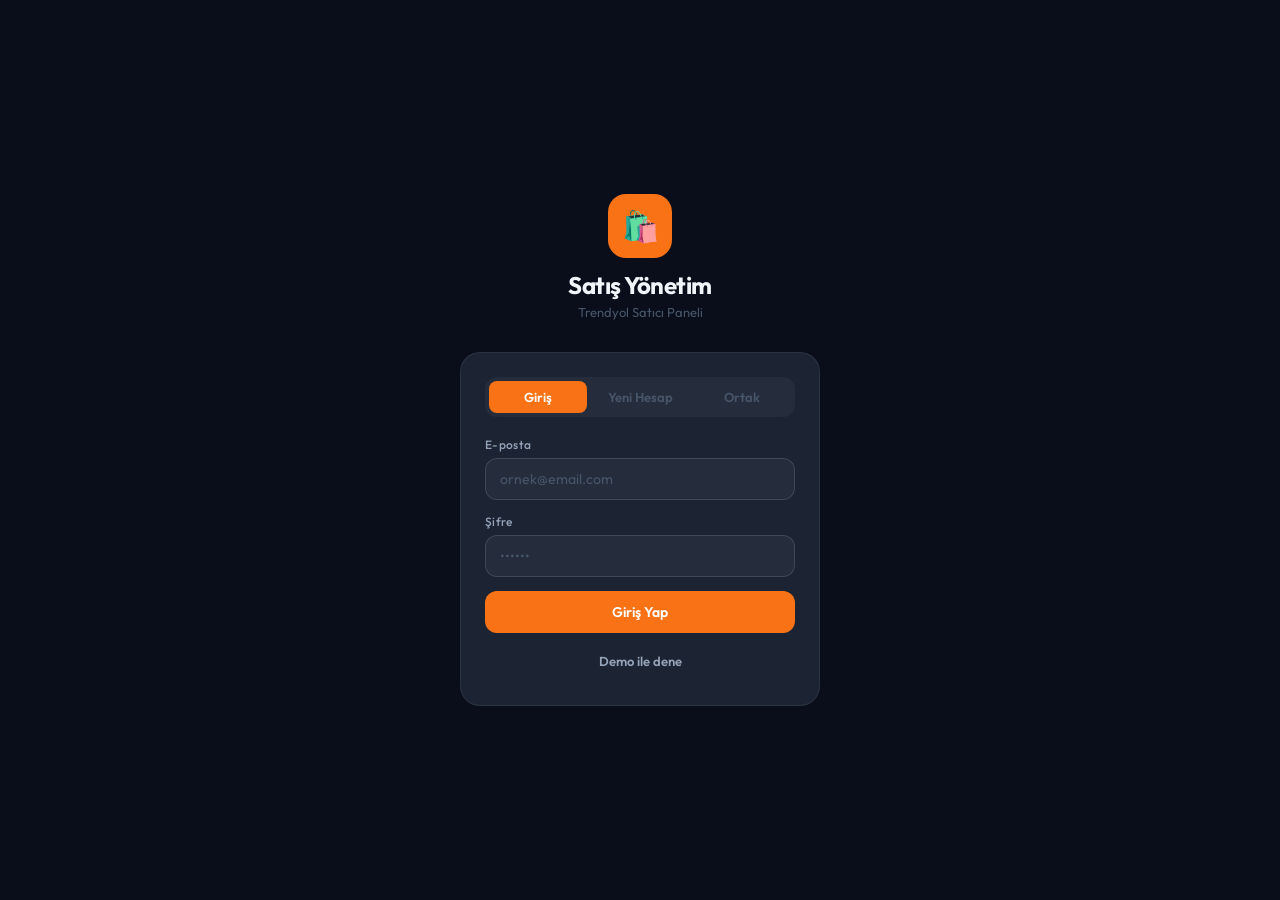
==== alis-hesap.html @ a736360d "Add files via upload" ====
<!DOCTYPE html>
<html lang="tr">
<head>
<meta charset="UTF-8">
<meta name="viewport" content="width=device-width,initial-scale=1,viewport-fit=cover">
<meta name="theme-color" content="#0A0E1A">
<title>Max Alış Hesapla · Satış Yönetim</title>
<link rel="stylesheet" href="./app.css">
</head>
<body>
<div class="app-shell">

  <div class="topbar">
    <div class="topbar-title">🎯 Max Alış Hesapla</div>
  </div>

  <div class="page-content">

    <!-- SATIŞ FİYATI -->
    <div class="card mb-12">
      <div class="card-title mb-12">Satış Parametreleri</div>
      <div class="form-group">
        <label class="form-label">Hedef Satış Fiyatı (₺)</label>
        <input class="form-input" type="number" id="h-satis" value="150" step="0.01" oninput="hesapla()">
      </div>
      <div class="form-row">
        <div class="form-group">
          <label class="form-label">Aynı Gün Kargo</label>
          <select class="form-select" id="h-aynigun" onchange="hesapla()">
            <option value="0">Hayır (13.19₺)</option>
            <option value="1">Evet (8.39₺)</option>
          </select>
        </div>
        <div class="form-group">
          <label class="form-label">Desi</label>
          <input class="form-input" type="number" id="h-desi" value="1" min="1" max="50" oninput="hesapla()">
        </div>
      </div>
    </div>

    <!-- KATEGORİ & KOMİSYON -->
    <div class="card mb-12">
      <div class="card-title mb-12">Komisyon</div>
      <div class="form-row">
        <div class="form-group">
          <label class="form-label">Komisyon Oranı (%)</label>
          <input class="form-input" type="number" id="h-komisyon" value="4" step="0.1" min="0" max="30" oninput="hesapla()">
        </div>
        <div class="form-group">
          <label class="form-label">Hedef ROI (%)</label>
          <input class="form-input" type="number" id="h-roi" value="30" min="0" max="500" oninput="hesapla()">
        </div>
      </div>
      <div class="form-row">
        <div class="form-group">
          <label class="form-label">Kargo Firması</label>
          <select class="form-select" id="h-firma" onchange="hesapla()">
            <option>Aras</option><option>DHL eCommerce</option>
            <option>Kolay Gelsin</option><option>PTT</option>
            <option>Sürat</option><option>Yurtiçi</option><option>Horoz</option>
          </select>
        </div>
        <div class="form-group">
          <label class="form-label">Reklam (₺)</label>
          <input class="form-input" type="number" id="h-reklam" value="0" min="0" step="0.01" oninput="hesapla()">
        </div>
      </div>
    </div>

    <!-- SONUÇ -->
    <div class="sonuc-box mb-12">
      <div class="sonuc-label">Maksimum Alış Fiyatı</div>
      <div class="sonuc-value" id="sonuc-alis">—</div>
      <div class="sonuc-sub" id="sonuc-acikla">Bu fiyata veya altına alırsanız hedefe ulaşırsınız</div>
    </div>

    <div class="detay-grid mb-12">
      <div class="detay-item"><div class="detay-label">Komisyon</div><div class="detay-value" id="d-komisyon">—</div></div>
      <div class="detay-item"><div class="detay-label">Platform</div><div class="detay-value" id="d-platform">—</div></div>
      <div class="detay-item"><div class="detay-label">Kargo</div><div class="detay-value" id="d-kargo">—</div></div>
      <div class="detay-item"><div class="detay-label">Barem</div><div class="detay-value text-accent" id="d-barem">—</div></div>
    </div>

    <!-- BİLGİ KUTUSU -->
    <div style="background:var(--bg2);border:1px solid var(--border);border-radius:var(--r-lg);padding:14px">
      <div style="font-size:12px;color:var(--t3);line-height:1.6">
        <div style="font-weight:600;color:var(--t2);margin-bottom:6px">Kargo Barem Kuralları</div>
        Satış &lt; 150₺ → <span style="color:var(--accent)">51.49₺</span> · 
        150-300₺ → <span style="color:var(--accent)">88.49₺</span> · 
        ≥300₺ veya desi>10 → <span style="color:var(--accent)">Desi tablosu</span>
      </div>
    </div>

  </div>

  <nav class="bottom-nav">
    <a class="nav-item" href="dashboard.html">
      <svg viewBox="0 0 24 24" fill="none" stroke="currentColor" stroke-width="2"><rect x="3" y="3" width="7" height="7"/><rect x="14" y="3" width="7" height="7"/><rect x="3" y="14" width="7" height="7"/><rect x="14" y="14" width="7" height="7"/></svg>
      <span class="nav-label">Panel</span>
    </a>
    <a class="nav-item" href="fiyatlar.html">
      <svg viewBox="0 0 24 24" fill="none" stroke="currentColor" stroke-width="2"><line x1="12" y1="1" x2="12" y2="23"/><path d="M17 5H9.5a3.5 3.5 0 000 7h5a3.5 3.5 0 010 7H6"/></svg>
      <span class="nav-label">Fiyatlar</span>
    </a>
    <a class="nav-item" href="satis-giris.html">
      <svg viewBox="0 0 24 24" fill="none" stroke="currentColor" stroke-width="2"><circle cx="9" cy="21" r="1"/><circle cx="20" cy="21" r="1"/><path d="M1 1h4l2.68 13.39a2 2 0 001.99 1.61h9.72a2 2 0 001.99-1.61L23 6H6"/></svg>
      <span class="nav-label">Satış</span>
    </a>
    <a class="nav-item active" href="alis-hesap.html">
      <svg viewBox="0 0 24 24" fill="none" stroke="currentColor" stroke-width="2"><path d="M12 2L2 7l10 5 10-5-10-5z"/><path d="M2 17l10 5 10-5M2 12l10 5 10-5"/></svg>
      <span class="nav-label">Max Alış</span>
    </a>
    <a class="nav-item" href="ayarlar.html">
      <svg viewBox="0 0 24 24" fill="none" stroke="currentColor" stroke-width="2"><circle cx="12" cy="12" r="3"/><path d="M19.4 15a1.65 1.65 0 00.33 1.82l.06.06a2 2 0 010 2.83 2 2 0 01-2.83 0l-.06-.06a1.65 1.65 0 00-1.82-.33 1.65 1.65 0 00-1 1.51V21a2 2 0 01-4 0v-.09A1.65 1.65 0 009 19.4a1.65 1.65 0 00-1.82.33l-.06.06a2 2 0 01-2.83-2.83l.06-.06A1.65 1.65 0 004.68 15a1.65 1.65 0 00-1.51-1H3a2 2 0 010-4h.09A1.65 1.65 0 004.6 9a1.65 1.65 0 00-.33-1.82l-.06-.06a2 2 0 012.83-2.83l.06.06A1.65 1.65 0 009 4.68a1.65 1.65 0 001-1.51V3a2 2 0 014 0v.09a1.65 1.65 0 001 1.51 1.65 1.65 0 001.82-.33l.06-.06a2 2 0 012.83 2.83l-.06.06A1.65 1.65 0 0019.4 9a1.65 1.65 0 001.51 1H21a2 2 0 010 4h-.09a1.65 1.65 0 00-1.51 1z"/></svg>
      <span class="nav-label">Ayarlar</span>
    </a>
  </nav>

</div>

<script type="module">
import { auth, ayarlarDB } from './state.js';
if (!auth.oturum()) window.location.href='index.html';

const KARGO_TABLOSU = {
  'Aras':83.93,'DHL eCommerce':83.93,'Kolay Gelsin':83.93,
  'PTT':83.93,'Sürat':83.93,'TEX':83.93,'Yurtiçi':83.93,'Horoz':83.93
};

function para(n) { return (+n).toLocaleString('tr-TR',{minimumFractionDigits:2,maximumFractionDigits:2})+'₺'; }

window.hesapla = () => {
  const satis   = +document.getElementById('h-satis').value || 0;
  const desi    = +document.getElementById('h-desi').value || 1;
  const kom     = (+document.getElementById('h-komisyon').value || 4) / 100;
  const roi     = (+document.getElementById('h-roi').value || 30) / 100;
  const aynigun = document.getElementById('h-aynigun').value === '1';
  const firma   = document.getElementById('h-firma').value;
  const reklam  = +document.getElementById('h-reklam').value || 0;

  const platform = aynigun ? 8.388 : 13.188;
  const desiKargo = (KARGO_TABLOSU[firma] || 83.93) * 1.2;

  // Self-consistent kargo seçimi
  let kargo, baremAcikl;
  if (desi > 10) {
    kargo = desiKargo; baremAcikl = 'Desi tablosu';
  } else if (satis < 150) {
    kargo = 51.492; baremAcikl = 'Alt barem';
  } else if (satis < 300) {
    kargo = 88.488; baremAcikl = 'Üst barem';
  } else {
    kargo = desiKargo; baremAcikl = 'Desi tablosu';
  }

  // Max alış = [Satış*(1-kom) - platform - kargo - reklam] / (1+roi)
  const maxAlis = (satis * (1 - kom) - platform - kargo - reklam) / (1 + roi);

  if (maxAlis <= 0) {
    document.getElementById('sonuc-alis').textContent = '—';
    document.getElementById('sonuc-acikla').textContent = 'Bu satış fiyatı maliyetleri karşılamıyor';
    return;
  }

  document.getElementById('sonuc-alis').textContent = para(maxAlis);
  document.getElementById('sonuc-acikla').textContent = `%${Math.round(roi*100)} ROI · ${baremAcikl}`;
  document.getElementById('d-komisyon').textContent = para(satis * kom);
  document.getElementById('d-platform').textContent = para(platform);
  document.getElementById('d-kargo').textContent    = para(kargo);
  document.getElementById('d-barem').textContent    = baremAcikl;
};

hesapla();
</script>
</body>
</html>
---- app.css ----
/* ── TRENDYOL SATIŞ YÖNETİMİ · app.css ─────────────────────────
   Mobile-first · Dark theme · PWA-ready
──────────────────────────────────────────────────────────────── */

@import url('https://fonts.googleapis.com/css2?family=Outfit:wght@300;400;500;600;700&family=JetBrains+Mono:wght@400;500&display=swap');

/* ── TOKENS ─────────────────────────────────────────────────── */
:root {
  /* Renkler */
  --bg0:    #0A0E1A;
  --bg1:    #111827;
  --bg2:    #1C2333;
  --bg3:    #252D3D;
  --bg4:    #2E3748;

  --accent:     #F97316;  /* turuncu — Trendyol ruhu */
  --accent-l:   rgba(249,115,22,.12);
  --accent-dim: #C2610E;

  --green:   #22C55E;
  --green-l: rgba(34,197,94,.12);
  --red:     #EF4444;
  --red-l:   rgba(239,68,68,.12);
  --blue:    #3B82F6;
  --blue-l:  rgba(59,130,246,.12);
  --yellow:  #EAB308;
  --yellow-l:rgba(234,179,8,.12);

  --t1: #F1F5F9;
  --t2: #94A3B8;
  --t3: #475569;
  --t4: #2E3748;

  --border:  rgba(255,255,255,.07);
  --border2: rgba(255,255,255,.12);

  /* Tipografi */
  --font:  'Outfit', sans-serif;
  --mono:  'JetBrains Mono', monospace;

  /* Boşluk */
  --r-sm: 8px;
  --r-md: 12px;
  --r-lg: 16px;
  --r-xl: 20px;

  /* Gölge */
  --shadow-sm: 0 2px 8px rgba(0,0,0,.3);
  --shadow-md: 0 4px 20px rgba(0,0,0,.4);
  --shadow-lg: 0 8px 40px rgba(0,0,0,.5);

  /* Nav yüksekliği */
  --nav-h: 60px;
  --topbar-h: 56px;
}

/* ── RESET ───────────────────────────────────────────────────── */
*, *::before, *::after { box-sizing: border-box; margin: 0; padding: 0; }
html { font-size: 16px; -webkit-text-size-adjust: 100%; }
body {
  font-family: var(--font);
  background: var(--bg0);
  color: var(--t1);
  min-height: 100vh;
  min-height: 100dvh;
  overscroll-behavior: none;
  -webkit-font-smoothing: antialiased;
}
button { font-family: var(--font); cursor: pointer; border: none; outline: none; }
input, select, textarea { font-family: var(--font); outline: none; border: none; }
a { text-decoration: none; color: inherit; }
ul { list-style: none; }
img { display: block; max-width: 100%; }

/* ── SCROLLBAR ───────────────────────────────────────────────── */
::-webkit-scrollbar { width: 4px; height: 4px; }
::-webkit-scrollbar-track { background: var(--bg1); }
::-webkit-scrollbar-thumb { background: var(--bg4); border-radius: 4px; }

/* ── LAYOUT ──────────────────────────────────────────────────── */
.app-shell {
  display: flex;
  flex-direction: column;
  min-height: 100dvh;
  max-width: 480px;
  margin: 0 auto;
  position: relative;
}

.topbar {
  position: sticky;
  top: 0;
  z-index: 100;
  height: var(--topbar-h);
  background: var(--bg1);
  border-bottom: 1px solid var(--border);
  display: flex;
  align-items: center;
  padding: 0 16px;
  gap: 12px;
}
.topbar-title {
  flex: 1;
  font-size: 17px;
  font-weight: 600;
  color: var(--t1);
}
.topbar-action {
  width: 36px; height: 36px;
  display: flex; align-items: center; justify-content: center;
  background: var(--bg3);
  border-radius: var(--r-md);
  color: var(--t2);
  font-size: 18px;
  transition: background .15s;
}
.topbar-action:active { background: var(--bg4); }

.page-content {
  flex: 1;
  padding: 16px 16px calc(var(--nav-h) + 16px);
  overflow-y: auto;
}

/* ── ALT NAV ─────────────────────────────────────────────────── */
.bottom-nav {
  position: fixed;
  bottom: 0; left: 50%;
  transform: translateX(-50%);
  width: 100%; max-width: 480px;
  height: var(--nav-h);
  background: var(--bg1);
  border-top: 1px solid var(--border);
  display: flex;
  align-items: center;
  z-index: 200;
  padding-bottom: env(safe-area-inset-bottom);
}
.nav-item {
  flex: 1;
  display: flex;
  flex-direction: column;
  align-items: center;
  justify-content: center;
  gap: 4px;
  padding: 8px 4px;
  color: var(--t3);
  transition: color .15s;
  position: relative;
}
.nav-item.active { color: var(--accent); }
.nav-item svg { width: 22px; height: 22px; }
.nav-label { font-size: 10px; font-weight: 500; letter-spacing: .3px; }
.nav-badge {
  position: absolute;
  top: 4px; right: calc(50% - 18px);
  min-width: 16px; height: 16px;
  background: var(--red);
  border-radius: 8px;
  font-size: 9px;
  font-weight: 700;
  color: #fff;
  display: flex; align-items: center; justify-content: center;
  padding: 0 4px;
}

/* ── KARTLAR ─────────────────────────────────────────────────── */
.card {
  background: var(--bg2);
  border: 1px solid var(--border);
  border-radius: var(--r-lg);
  padding: 16px;
}
.card-header {
  display: flex;
  align-items: center;
  justify-content: space-between;
  margin-bottom: 14px;
}
.card-title {
  font-size: 13px;
  font-weight: 600;
  color: var(--t2);
  text-transform: uppercase;
  letter-spacing: .8px;
}

/* ── ÜRÜN SATIRI ─────────────────────────────────────────────── */
.urun-row {
  display: flex;
  align-items: center;
  gap: 12px;
  padding: 12px 0;
  border-bottom: 1px solid var(--border);
}
.urun-row:last-child { border-bottom: none; }
.urun-avatar {
  width: 42px; height: 42px;
  background: var(--bg3);
  border-radius: var(--r-md);
  display: flex; align-items: center; justify-content: center;
  font-size: 18px;
  flex-shrink: 0;
}
.urun-info { flex: 1; min-width: 0; }
.urun-ad {
  font-size: 13px;
  font-weight: 500;
  color: var(--t1);
  white-space: nowrap;
  overflow: hidden;
  text-overflow: ellipsis;
}
.urun-meta {
  font-size: 11px;
  color: var(--t3);
  margin-top: 2px;
}
.urun-fiyat {
  text-align: right;
  flex-shrink: 0;
}
.urun-fiyat-ana {
  font-size: 15px;
  font-weight: 700;
  color: var(--t1);
  font-family: var(--mono);
}
.urun-fiyat-sub {
  font-size: 10px;
  color: var(--t3);
  margin-top: 1px;
}

/* ── STAT KARTLARI ───────────────────────────────────────────── */
.stat-grid {
  display: grid;
  grid-template-columns: 1fr 1fr;
  gap: 10px;
}
.stat-card {
  background: var(--bg2);
  border: 1px solid var(--border);
  border-radius: var(--r-lg);
  padding: 14px;
}
.stat-label {
  font-size: 11px;
  color: var(--t3);
  font-weight: 500;
  letter-spacing: .5px;
  text-transform: uppercase;
}
.stat-value {
  font-size: 22px;
  font-weight: 700;
  color: var(--t1);
  font-family: var(--mono);
  margin-top: 4px;
  line-height: 1;
}
.stat-value.accent { color: var(--accent); }
.stat-value.green  { color: var(--green); }
.stat-value.red    { color: var(--red); }
.stat-sub {
  font-size: 11px;
  color: var(--t3);
  margin-top: 4px;
}

/* ── BUTONLAR ────────────────────────────────────────────────── */
.btn {
  display: inline-flex;
  align-items: center;
  justify-content: center;
  gap: 8px;
  padding: 12px 20px;
  border-radius: var(--r-md);
  font-size: 14px;
  font-weight: 600;
  transition: opacity .15s, transform .1s;
  cursor: pointer;
}
.btn:active { transform: scale(.97); opacity: .85; }
.btn-primary {
  background: var(--accent);
  color: #fff;
}
.btn-secondary {
  background: var(--bg3);
  color: var(--t1);
  border: 1px solid var(--border2);
}
.btn-ghost {
  background: transparent;
  color: var(--t2);
}
.btn-danger {
  background: var(--red-l);
  color: var(--red);
}
.btn-success {
  background: var(--green-l);
  color: var(--green);
}
.btn-full { width: 100%; }
.btn-sm { padding: 8px 14px; font-size: 12px; }
.btn-icon {
  width: 38px; height: 38px;
  padding: 0;
  border-radius: var(--r-md);
}

/* ── FORMLAR ─────────────────────────────────────────────────── */
.form-group { margin-bottom: 14px; }
.form-label {
  display: block;
  font-size: 12px;
  font-weight: 500;
  color: var(--t2);
  margin-bottom: 6px;
  letter-spacing: .3px;
}
.form-input {
  width: 100%;
  background: var(--bg3);
  border: 1px solid var(--border2);
  border-radius: var(--r-md);
  padding: 11px 14px;
  font-size: 14px;
  color: var(--t1);
  transition: border-color .15s;
}
.form-input:focus { border-color: var(--accent); }
.form-input::placeholder { color: var(--t3); }
.form-input[type="number"] { font-family: var(--mono); }
.form-select {
  width: 100%;
  background: var(--bg3);
  border: 1px solid var(--border2);
  border-radius: var(--r-md);
  padding: 11px 14px;
  font-size: 14px;
  color: var(--t1);
  appearance: none;
  cursor: pointer;
}
.form-row {
  display: grid;
  grid-template-columns: 1fr 1fr;
  gap: 10px;
}

/* ── BADGE ───────────────────────────────────────────────────── */
.badge {
  display: inline-flex;
  align-items: center;
  padding: 3px 8px;
  border-radius: 6px;
  font-size: 11px;
  font-weight: 600;
}
.badge-green  { background: var(--green-l);  color: var(--green); }
.badge-red    { background: var(--red-l);    color: var(--red); }
.badge-yellow { background: var(--yellow-l); color: var(--yellow); }
.badge-blue   { background: var(--blue-l);   color: var(--blue); }
.badge-accent { background: var(--accent-l); color: var(--accent); }

/* ── STOK GÖSTERGESI ─────────────────────────────────────────── */
.stok-bar {
  height: 4px;
  background: var(--bg4);
  border-radius: 2px;
  overflow: hidden;
  margin-top: 6px;
}
.stok-bar-fill {
  height: 100%;
  border-radius: 2px;
  transition: width .3s;
}
.stok-ok   .stok-bar-fill { background: var(--green); }
.stok-az   .stok-bar-fill { background: var(--yellow); }
.stok-bitti .stok-bar-fill { background: var(--red); }

/* ── MODAL ───────────────────────────────────────────────────── */
.modal-overlay {
  position: fixed;
  inset: 0;
  background: rgba(0,0,0,.7);
  z-index: 500;
  display: flex;
  align-items: flex-end;
  justify-content: center;
  opacity: 0;
  pointer-events: none;
  transition: opacity .2s;
}
.modal-overlay.open {
  opacity: 1;
  pointer-events: all;
}
.modal-sheet {
  width: 100%;
  max-width: 480px;
  background: var(--bg2);
  border-radius: 20px 20px 0 0;
  padding: 20px 20px calc(20px + env(safe-area-inset-bottom));
  transform: translateY(100%);
  transition: transform .3s cubic-bezier(.32,.72,0,1);
  max-height: 90dvh;
  overflow-y: auto;
}
.modal-overlay.open .modal-sheet { transform: translateY(0); }
.modal-handle {
  width: 36px; height: 4px;
  background: var(--bg4);
  border-radius: 2px;
  margin: 0 auto 20px;
}
.modal-title {
  font-size: 18px;
  font-weight: 700;
  margin-bottom: 20px;
}

/* ── BOŞ DURUM ───────────────────────────────────────────────── */
.empty-state {
  text-align: center;
  padding: 48px 24px;
}
.empty-icon { font-size: 48px; margin-bottom: 12px; opacity: .5; }
.empty-title { font-size: 16px; font-weight: 600; color: var(--t2); margin-bottom: 6px; }
.empty-sub { font-size: 13px; color: var(--t3); }

/* ── TOAST ───────────────────────────────────────────────────── */
.toast-container {
  position: fixed;
  top: 16px; left: 50%;
  transform: translateX(-50%);
  z-index: 999;
  display: flex;
  flex-direction: column;
  gap: 8px;
  width: calc(100% - 32px);
  max-width: 400px;
  pointer-events: none;
}
.toast {
  background: var(--bg3);
  border: 1px solid var(--border2);
  border-radius: var(--r-md);
  padding: 12px 16px;
  font-size: 13px;
  font-weight: 500;
  display: flex;
  align-items: center;
  gap: 10px;
  box-shadow: var(--shadow-md);
  animation: toastIn .3s ease;
}
.toast.success { border-color: var(--green); color: var(--green); }
.toast.error   { border-color: var(--red);   color: var(--red); }
.toast.info    { border-color: var(--blue);  color: var(--blue); }
@keyframes toastIn {
  from { opacity: 0; transform: translateY(-12px); }
  to   { opacity: 1; transform: translateY(0); }
}

/* ── SEARCH BAR ──────────────────────────────────────────────── */
.search-bar {
  display: flex;
  align-items: center;
  gap: 10px;
  background: var(--bg3);
  border: 1px solid var(--border2);
  border-radius: var(--r-md);
  padding: 10px 14px;
  margin-bottom: 14px;
}
.search-bar input {
  flex: 1;
  background: transparent;
  color: var(--t1);
  font-size: 14px;
}
.search-bar input::placeholder { color: var(--t3); }

/* ── SEKMELİ GÖRÜNÜM ─────────────────────────────────────────── */
.tabs {
  display: flex;
  background: var(--bg2);
  border-radius: var(--r-md);
  padding: 4px;
  gap: 4px;
  margin-bottom: 16px;
}
.tab {
  flex: 1;
  padding: 8px;
  text-align: center;
  font-size: 12px;
  font-weight: 600;
  color: var(--t3);
  border-radius: var(--r-sm);
  transition: all .15s;
  cursor: pointer;
}
.tab.active {
  background: var(--bg4);
  color: var(--t1);
}

/* ── TOGGLE ──────────────────────────────────────────────────── */
.toggle-row {
  display: flex;
  align-items: center;
  justify-content: space-between;
  padding: 12px 0;
  border-bottom: 1px solid var(--border);
}
.toggle-row:last-child { border-bottom: none; }
.toggle-label { font-size: 14px; color: var(--t1); }
.toggle-sub { font-size: 11px; color: var(--t3); margin-top: 2px; }
.toggle {
  position: relative;
  width: 44px; height: 24px;
  flex-shrink: 0;
}
.toggle input { opacity: 0; width: 0; height: 0; }
.toggle-slider {
  position: absolute;
  inset: 0;
  background: var(--bg4);
  border-radius: 12px;
  cursor: pointer;
  transition: background .2s;
}
.toggle-slider::after {
  content: '';
  position: absolute;
  left: 3px; top: 3px;
  width: 18px; height: 18px;
  background: var(--t2);
  border-radius: 50%;
  transition: transform .2s, background .2s;
}
.toggle input:checked + .toggle-slider { background: var(--accent); }
.toggle input:checked + .toggle-slider::after { transform: translateX(20px); background: #fff; }

/* ── HESAP SONUÇ KUTUSU ──────────────────────────────────────── */
.sonuc-box {
  background: linear-gradient(135deg, var(--accent-l), transparent);
  border: 1px solid var(--accent);
  border-radius: var(--r-lg);
  padding: 20px;
  text-align: center;
}
.sonuc-label { font-size: 12px; color: var(--t2); font-weight: 500; letter-spacing: .5px; text-transform: uppercase; }
.sonuc-value {
  font-size: 36px;
  font-weight: 700;
  color: var(--accent);
  font-family: var(--mono);
  margin: 8px 0 4px;
  line-height: 1;
}
.sonuc-sub { font-size: 12px; color: var(--t3); }

.detay-grid {
  display: grid;
  grid-template-columns: 1fr 1fr;
  gap: 8px;
  margin-top: 14px;
}
.detay-item {
  background: var(--bg3);
  border-radius: var(--r-md);
  padding: 10px;
}
.detay-label { font-size: 10px; color: var(--t3); text-transform: uppercase; letter-spacing: .4px; }
.detay-value { font-size: 14px; font-weight: 600; color: var(--t1); font-family: var(--mono); margin-top: 3px; }

/* ── YARDIMCILAR ─────────────────────────────────────────────── */
.divider { height: 1px; background: var(--border); margin: 16px 0; }
.section-title {
  font-size: 12px;
  font-weight: 600;
  color: var(--t3);
  text-transform: uppercase;
  letter-spacing: .8px;
  margin-bottom: 10px;
}
.gap-8  { gap: 8px; }
.gap-12 { gap: 12px; }
.gap-16 { gap: 16px; }
.mt-8  { margin-top: 8px; }
.mt-12 { margin-top: 12px; }
.mt-16 { margin-top: 16px; }
.mt-20 { margin-top: 20px; }
.mb-8  { margin-bottom: 8px; }
.mb-12 { margin-bottom: 12px; }
.mb-16 { margin-bottom: 16px; }
.flex  { display: flex; }
.flex-col { flex-direction: column; }
.items-center { align-items: center; }
.justify-between { justify-content: space-between; }
.text-center { text-align: center; }
.text-right  { text-align: right; }
.text-muted  { color: var(--t3); }
.text-accent { color: var(--accent); }
.text-green  { color: var(--green); }
.text-red    { color: var(--red); }
.fw-600 { font-weight: 600; }
.fw-700 { font-weight: 700; }
.mono   { font-family: var(--mono); }
.w-full { width: 100%; }

/* ── LOGIN EKRANI ────────────────────────────────────────────── */
.login-wrap {
  min-height: 100dvh;
  display: flex;
  flex-direction: column;
  align-items: center;
  justify-content: center;
  padding: 24px;
  background: var(--bg0);
}
.login-logo {
  text-align: center;
  margin-bottom: 32px;
}
.login-logo-icon {
  width: 64px; height: 64px;
  background: var(--accent);
  border-radius: 18px;
  display: flex; align-items: center; justify-content: center;
  font-size: 30px;
  margin: 0 auto 12px;
}
.login-logo-title {
  font-size: 24px;
  font-weight: 700;
  color: var(--t1);
  letter-spacing: -0.5px;
}
.login-logo-sub {
  font-size: 13px;
  color: var(--t3);
  margin-top: 4px;
}
.login-card {
  width: 100%;
  max-width: 360px;
  background: var(--bg2);
  border: 1px solid var(--border);
  border-radius: 20px;
  padding: 24px;
}
.login-tabs {
  display: flex;
  gap: 4px;
  background: var(--bg3);
  border-radius: var(--r-md);
  padding: 4px;
  margin-bottom: 20px;
}
.login-tab {
  flex: 1;
  padding: 8px;
  text-align: center;
  font-size: 13px;
  font-weight: 600;
  color: var(--t3);
  border-radius: var(--r-sm);
  cursor: pointer;
  transition: all .15s;
}
.login-tab.active { background: var(--accent); color: #fff; }

/* ── LOADING ─────────────────────────────────────────────────── */
.spinner {
  width: 20px; height: 20px;
  border: 2px solid var(--bg4);
  border-top-color: var(--accent);
  border-radius: 50%;
  animation: spin .6s linear infinite;
}
@keyframes spin { to { transform: rotate(360deg); } }

.page-loading {
  display: flex;
  flex-direction: column;
  align-items: center;
  justify-content: center;
  min-height: 200px;
  gap: 12px;
  color: var(--t3);
  font-size: 13px;
}

/* ── STOK UYARI ──────────────────────────────────────────────── */
.uyari-banner {
  background: var(--yellow-l);
  border: 1px solid var(--yellow);
  border-radius: var(--r-md);
  padding: 12px 14px;
  font-size: 13px;
  color: var(--yellow);
  display: flex;
  align-items: center;
  gap: 10px;
  margin-bottom: 12px;
}

/* ── FAB ─────────────────────────────────────────────────────── */
.fab {
  position: fixed;
  bottom: calc(var(--nav-h) + 16px);
  right: 16px;
  width: 52px; height: 52px;
  background: var(--accent);
  border-radius: 16px;
  display: flex;
  align-items: center;
  justify-content: center;
  font-size: 24px;
  color: #fff;
  box-shadow: 0 4px 20px rgba(249,115,22,.4);
  z-index: 100;
  transition: transform .15s;
}
.fab:active { transform: scale(.92); }
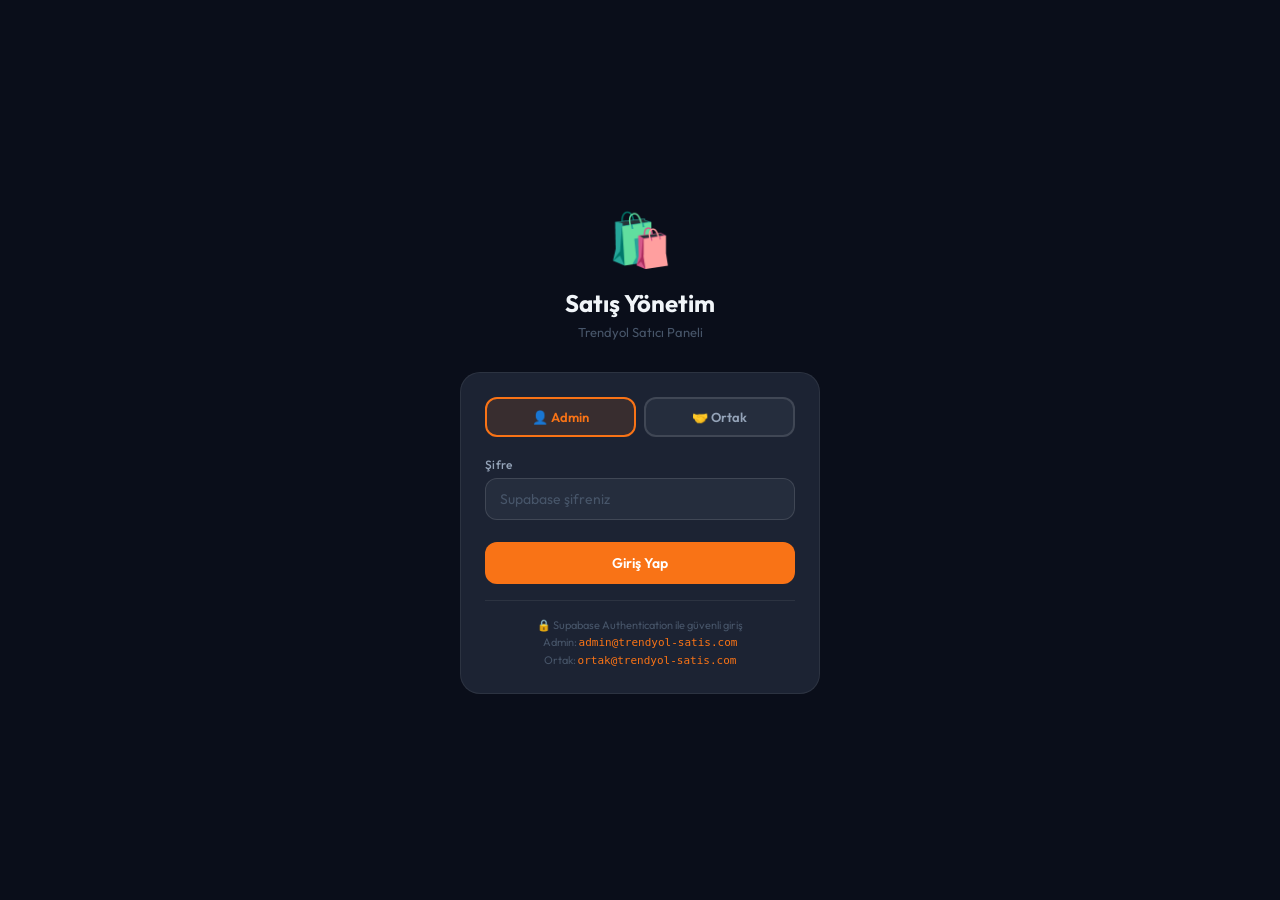
==== commit 43d3cd18: "Add files via upload" ====
--- a/alis-hesap.html
+++ b/alis-hesap.html
@@ -94,26 +94,13 @@
   </div>
 
   <nav class="bottom-nav">
-    <a class="nav-item" href="dashboard.html">
-      <svg viewBox="0 0 24 24" fill="none" stroke="currentColor" stroke-width="2"><rect x="3" y="3" width="7" height="7"/><rect x="14" y="3" width="7" height="7"/><rect x="3" y="14" width="7" height="7"/><rect x="14" y="14" width="7" height="7"/></svg>
-      <span class="nav-label">Panel</span>
-    </a>
-    <a class="nav-item" href="fiyatlar.html">
-      <svg viewBox="0 0 24 24" fill="none" stroke="currentColor" stroke-width="2"><line x1="12" y1="1" x2="12" y2="23"/><path d="M17 5H9.5a3.5 3.5 0 000 7h5a3.5 3.5 0 010 7H6"/></svg>
-      <span class="nav-label">Fiyatlar</span>
-    </a>
-    <a class="nav-item" href="satis-giris.html">
-      <svg viewBox="0 0 24 24" fill="none" stroke="currentColor" stroke-width="2"><circle cx="9" cy="21" r="1"/><circle cx="20" cy="21" r="1"/><path d="M1 1h4l2.68 13.39a2 2 0 001.99 1.61h9.72a2 2 0 001.99-1.61L23 6H6"/></svg>
-      <span class="nav-label">Satış</span>
-    </a>
-    <a class="nav-item active" href="alis-hesap.html">
-      <svg viewBox="0 0 24 24" fill="none" stroke="currentColor" stroke-width="2"><path d="M12 2L2 7l10 5 10-5-10-5z"/><path d="M2 17l10 5 10-5M2 12l10 5 10-5"/></svg>
-      <span class="nav-label">Max Alış</span>
-    </a>
-    <a class="nav-item" href="ayarlar.html">
-      <svg viewBox="0 0 24 24" fill="none" stroke="currentColor" stroke-width="2"><circle cx="12" cy="12" r="3"/><path d="M19.4 15a1.65 1.65 0 00.33 1.82l.06.06a2 2 0 010 2.83 2 2 0 01-2.83 0l-.06-.06a1.65 1.65 0 00-1.82-.33 1.65 1.65 0 00-1 1.51V21a2 2 0 01-4 0v-.09A1.65 1.65 0 009 19.4a1.65 1.65 0 00-1.82.33l-.06.06a2 2 0 01-2.83-2.83l.06-.06A1.65 1.65 0 004.68 15a1.65 1.65 0 00-1.51-1H3a2 2 0 010-4h.09A1.65 1.65 0 004.6 9a1.65 1.65 0 00-.33-1.82l-.06-.06a2 2 0 012.83-2.83l.06.06A1.65 1.65 0 009 4.68a1.65 1.65 0 001-1.51V3a2 2 0 014 0v.09a1.65 1.65 0 001 1.51 1.65 1.65 0 001.82-.33l.06-.06a2 2 0 012.83 2.83l-.06.06A1.65 1.65 0 0019.4 9a1.65 1.65 0 001.51 1H21a2 2 0 010 4h-.09a1.65 1.65 0 00-1.51 1z"/></svg>
-      <span class="nav-label">Ayarlar</span>
-    </a>
+    <a class="nav-item" href="./dashboard.html"><svg viewBox="0 0 24 24" fill="none" stroke="currentColor" stroke-width="2"><rect x="3" y="3" width="7" height="7"/><rect x="14" y="3" width="7" height="7"/><rect x="3" y="14" width="7" height="7"/><rect x="14" y="14" width="7" height="7"/></svg><span class="nav-label">Panel</span></a>
+    <a class="nav-item" href="./fiyatlar.html"><svg viewBox="0 0 24 24" fill="none" stroke="currentColor" stroke-width="2"><path d="M12 2l3.09 6.26L22 9.27l-5 4.87 1.18 6.88L12 17.77l-6.18 3.25L7 14.14 2 9.27l6.91-1.01L12 2z"/></svg><span class="nav-label">Ürün/Set</span></a>
+    <a class="nav-item" href="./satis-giris.html"><svg viewBox="0 0 24 24" fill="none" stroke="currentColor" stroke-width="2"><circle cx="9" cy="21" r="1"/><circle cx="20" cy="21" r="1"/><path d="M1 1h4l2.68 13.39a2 2 0 001.99 1.61h9.72a2 2 0 001.99-1.61L23 6H6"/></svg><span class="nav-label">Satış</span></a>
+    <a class="nav-item" href="./stok.html"><svg viewBox="0 0 24 24" fill="none" stroke="currentColor" stroke-width="2"><path d="M21 16V8a2 2 0 00-1-1.73l-7-4a2 2 0 00-2 0l-7 4A2 2 0 003 8v8a2 2 0 001 1.73l7 4a2 2 0 002 0l7-4A2 2 0 0021 16z"/></svg><span class="nav-label">Stok</span></a>
+    <a class="nav-item active" href="./alis-hesap.html"><svg viewBox="0 0 24 24" fill="none" stroke="currentColor" stroke-width="2"><path d="M12 2L2 7l10 5 10-5-10-5z"/><path d="M2 17l10 5 10-5M2 12l10 5 10-5"/></svg><span class="nav-label">Max Alış</span></a>
+    <a class="nav-item" href="./rapor.html"><svg viewBox="0 0 24 24" fill="none" stroke="currentColor" stroke-width="2"><polyline points="22 12 18 12 15 21 9 3 6 12 2 12"/></svg><span class="nav-label">Rapor</span></a>
+    <a class="nav-item" href="./ayarlar.html"><svg viewBox="0 0 24 24" fill="none" stroke="currentColor" stroke-width="2"><circle cx="12" cy="12" r="3"/><path d="M19.4 15a1.65 1.65 0 00.33 1.82l.06.06a2 2 0 010 2.83 2 2 0 01-2.83 0l-.06-.06a1.65 1.65 0 00-1.82-.33 1.65 1.65 0 00-1 1.51V21a2 2 0 01-4 0v-.09A1.65 1.65 0 009 19.4a1.65 1.65 0 00-1.82.33l-.06.06a2 2 0 01-2.83-2.83l.06-.06A1.65 1.65 0 004.68 15a1.65 1.65 0 00-1.51-1H3a2 2 0 010-4h.09A1.65 1.65 0 004.6 9a1.65 1.65 0 00-.33-1.82l-.06-.06a2 2 0 012.83-2.83l.06.06A1.65 1.65 0 009 4.68a1.65 1.65 0 001-1.51V3a2 2 0 014 0v.09a1.65 1.65 0 001 1.51 1.65 1.65 0 001.82-.33l.06-.06a2 2 0 012.83 2.83l-.06.06A1.65 1.65 0 0019.4 9a1.65 1.65 0 001.51 1H21a2 2 0 010 4h-.09a1.65 1.65 0 00-1.51 1z"/></svg><span class="nav-label">Ayarlar</span></a>
   </nav>
 
 </div>
--- a/app.css
+++ b/app.css
@@ -149,7 +149,7 @@
   position: relative;
 }
 .nav-item.active { color: var(--accent); }
-.nav-item svg { width: 22px; height: 22px; }
+.nav-item svg { width: 20px; height: 20px; }
 .nav-label { font-size: 10px; font-weight: 500; letter-spacing: .3px; }
 .nav-badge {
   position: absolute;
@@ -731,3 +731,70 @@
   transition: transform .15s;
 }
 .fab:active { transform: scale(.92); }
+
+/* ── ARANILIR DROPDOWN ───────────────────────────────────────── */
+.searchable-wrap { position:relative; }
+.searchable-input {
+  width:100%; background:var(--bg3); border:1px solid var(--border2);
+  border-radius:var(--r-md); padding:11px 14px; font-size:14px;
+  color:var(--t1); cursor:pointer;
+}
+.searchable-input:focus { border-color:var(--accent); outline:none; }
+.searchable-dropdown {
+  position:absolute; top:calc(100% + 4px); left:0; right:0; z-index:300;
+  background:var(--bg2); border:1px solid var(--border2);
+  border-radius:var(--r-md); max-height:220px; overflow-y:auto;
+  box-shadow:var(--shadow-md); display:none;
+}
+.searchable-dropdown.open { display:block; }
+.searchable-search {
+  padding:10px 12px; border-bottom:1px solid var(--border);
+}
+.searchable-search input {
+  width:100%; background:var(--bg3); border:1px solid var(--border2);
+  border-radius:var(--r-sm); padding:7px 10px; font-size:13px; color:var(--t1);
+}
+.searchable-option {
+  padding:10px 14px; font-size:13px; color:var(--t1);
+  cursor:pointer; border-bottom:1px solid var(--border); transition:background .1s;
+}
+.searchable-option:hover { background:var(--bg3); }
+.searchable-option:last-child { border-bottom:none; }
+.searchable-option .opt-sub { font-size:11px; color:var(--t3); margin-top:2px; }
+.searchable-none { padding:12px 14px; font-size:13px; color:var(--t3); text-align:center; }
+
+/* ── ÜRÜN KARTI (oluşturulmuş ürünler) ──────────────────────── */
+.urun-kart {
+  background:var(--bg2); border:1px solid var(--border);
+  border-radius:var(--r-lg); padding:14px; margin-bottom:10px;
+}
+.urun-kart-header {
+  display:flex; align-items:flex-start; gap:10px; margin-bottom:10px;
+}
+.urun-kart-ikon {
+  width:40px; height:40px; background:var(--bg3); border-radius:var(--r-md);
+  display:flex; align-items:center; justify-content:center;
+  font-size:18px; flex-shrink:0;
+}
+.urun-kart-bilgi { flex:1; min-width:0; }
+.urun-kart-ad {
+  font-size:14px; font-weight:600; color:var(--t1);
+  white-space:nowrap; overflow:hidden; text-overflow:ellipsis;
+}
+.urun-kart-meta { font-size:11px; color:var(--t3); margin-top:3px; }
+.urun-kart-fiyatlar {
+  display:grid; grid-template-columns:1fr 1fr; gap:8px; margin-bottom:10px;
+}
+.urun-kart-fiyat-item { background:var(--bg3); border-radius:var(--r-md); padding:8px 10px; }
+.urun-kart-fiyat-label { font-size:10px; color:var(--t3); text-transform:uppercase; letter-spacing:.4px; }
+.urun-kart-fiyat-val { font-size:15px; font-weight:700; font-family:var(--mono); margin-top:2px; }
+.kar-badge {
+  display:inline-flex; align-items:center; gap:6px;
+  padding:6px 10px; border-radius:var(--r-md); font-size:12px; font-weight:600;
+  width:100%; justify-content:space-between; margin-bottom:8px;
+}
+.kar-badge.kar  { background:var(--green-l); color:var(--green); border:1px solid var(--green); }
+.kar-badge.zarar{ background:var(--red-l);   color:var(--red);   border:1px solid var(--red); }
+.urun-kart-actions {
+  display:flex; gap:6px;
+}
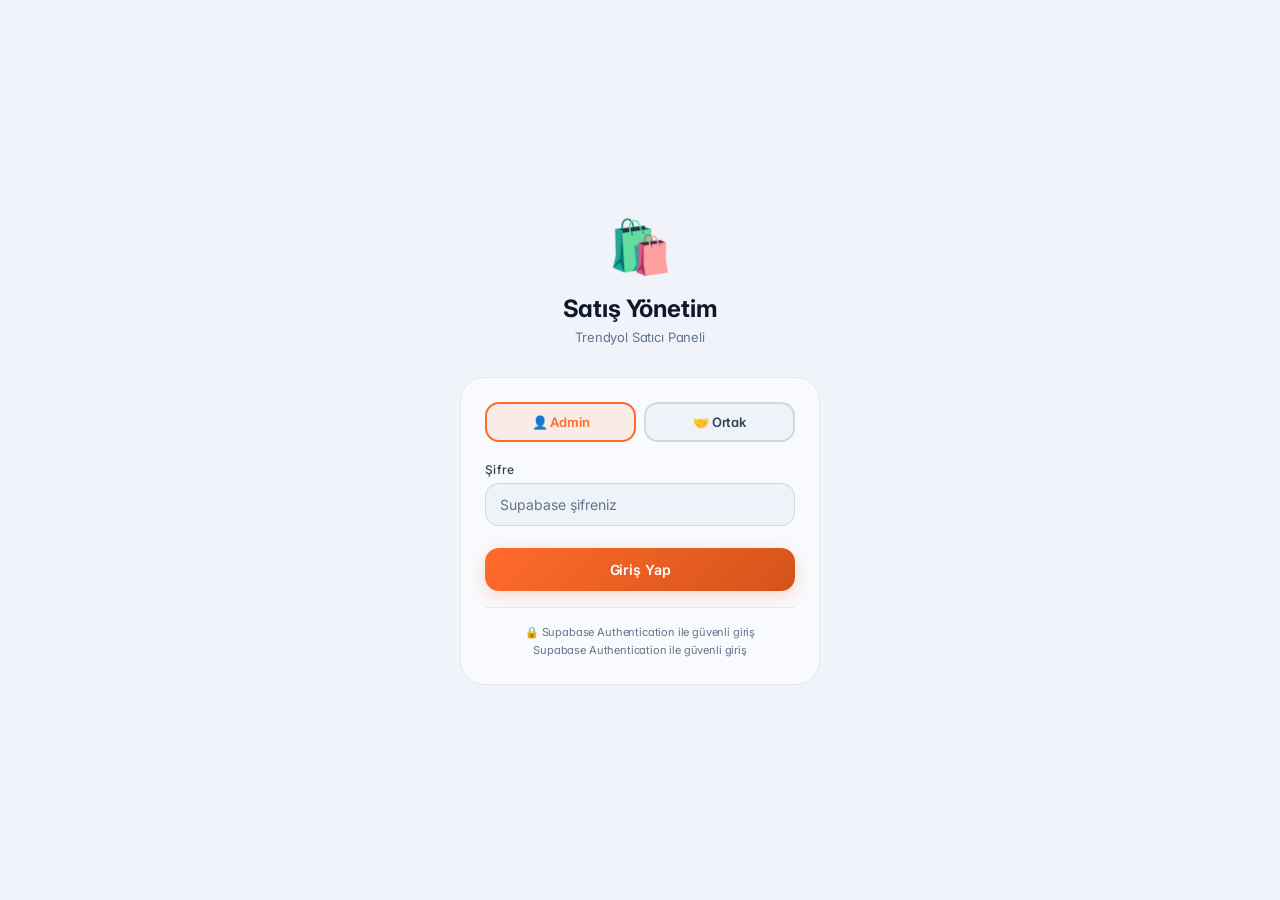
==== commit d0245762: "Initial commit: Trendyol satış yönetim PWA - Satış girişi: Listing tek-seçim + Stoktan çoklu kombo b" ====
--- a/alis-hesap.html
+++ b/alis-hesap.html
@@ -21,7 +21,7 @@
       <div class="card-title mb-12">Satış Parametreleri</div>
       <div class="form-group">
         <label class="form-label">Hedef Satış Fiyatı (₺)</label>
-        <input class="form-input" type="number" id="h-satis" value="150" step="0.01" oninput="hesapla()">
+        <input class="form-input" type="number" inputmode="decimal" id="h-satis" value="150" step="0.01" oninput="hesapla()">
       </div>
       <div class="form-row">
         <div class="form-group">
@@ -33,7 +33,7 @@
         </div>
         <div class="form-group">
           <label class="form-label">Desi</label>
-          <input class="form-input" type="number" id="h-desi" value="1" min="1" max="50" oninput="hesapla()">
+          <input class="form-input" type="number" inputmode="decimal" id="h-desi" value="1" min="1" max="50" oninput="hesapla()">
         </div>
       </div>
     </div>
@@ -44,11 +44,11 @@
       <div class="form-row">
         <div class="form-group">
           <label class="form-label">Komisyon Oranı (%)</label>
-          <input class="form-input" type="number" id="h-komisyon" value="4" step="0.1" min="0" max="30" oninput="hesapla()">
+          <input class="form-input" type="number" inputmode="decimal" id="h-komisyon" value="4" step="0.1" min="0" max="30" oninput="hesapla()">
         </div>
         <div class="form-group">
           <label class="form-label">Hedef ROI (%)</label>
-          <input class="form-input" type="number" id="h-roi" value="30" min="0" max="500" oninput="hesapla()">
+          <input class="form-input" type="number" inputmode="decimal" id="h-roi" value="30" min="0" max="500" oninput="hesapla()">
         </div>
       </div>
       <div class="form-row">
@@ -62,7 +62,7 @@
         </div>
         <div class="form-group">
           <label class="form-label">Reklam (₺)</label>
-          <input class="form-input" type="number" id="h-reklam" value="0" min="0" step="0.01" oninput="hesapla()">
+          <input class="form-input" type="number" inputmode="decimal" id="h-reklam" value="0" min="0" step="0.01" oninput="hesapla()">
         </div>
       </div>
     </div>
@@ -99,6 +99,7 @@
     <a class="nav-item" href="./satis-giris.html"><svg viewBox="0 0 24 24" fill="none" stroke="currentColor" stroke-width="2"><circle cx="9" cy="21" r="1"/><circle cx="20" cy="21" r="1"/><path d="M1 1h4l2.68 13.39a2 2 0 001.99 1.61h9.72a2 2 0 001.99-1.61L23 6H6"/></svg><span class="nav-label">Satış</span></a>
     <a class="nav-item" href="./stok.html"><svg viewBox="0 0 24 24" fill="none" stroke="currentColor" stroke-width="2"><path d="M21 16V8a2 2 0 00-1-1.73l-7-4a2 2 0 00-2 0l-7 4A2 2 0 003 8v8a2 2 0 001 1.73l7 4a2 2 0 002 0l7-4A2 2 0 0021 16z"/></svg><span class="nav-label">Stok</span></a>
     <a class="nav-item active" href="./alis-hesap.html"><svg viewBox="0 0 24 24" fill="none" stroke="currentColor" stroke-width="2"><path d="M12 2L2 7l10 5 10-5-10-5z"/><path d="M2 17l10 5 10-5M2 12l10 5 10-5"/></svg><span class="nav-label">Max Alış</span></a>
+    <a class="nav-item" href="./finans.html"><svg viewBox="0 0 24 24" fill="none" stroke="currentColor" stroke-width="2"><path d="M12 1v22M17 5H9.5a3.5 3.5 0 000 7h5a3.5 3.5 0 010 7H6"/></svg><span class="nav-label">Finans</span></a>
     <a class="nav-item" href="./rapor.html"><svg viewBox="0 0 24 24" fill="none" stroke="currentColor" stroke-width="2"><polyline points="22 12 18 12 15 21 9 3 6 12 2 12"/></svg><span class="nav-label">Rapor</span></a>
     <a class="nav-item" href="./ayarlar.html"><svg viewBox="0 0 24 24" fill="none" stroke="currentColor" stroke-width="2"><circle cx="12" cy="12" r="3"/><path d="M19.4 15a1.65 1.65 0 00.33 1.82l.06.06a2 2 0 010 2.83 2 2 0 01-2.83 0l-.06-.06a1.65 1.65 0 00-1.82-.33 1.65 1.65 0 00-1 1.51V21a2 2 0 01-4 0v-.09A1.65 1.65 0 009 19.4a1.65 1.65 0 00-1.82.33l-.06.06a2 2 0 01-2.83-2.83l.06-.06A1.65 1.65 0 004.68 15a1.65 1.65 0 00-1.51-1H3a2 2 0 010-4h.09A1.65 1.65 0 004.6 9a1.65 1.65 0 00-.33-1.82l-.06-.06a2 2 0 012.83-2.83l.06.06A1.65 1.65 0 009 4.68a1.65 1.65 0 001-1.51V3a2 2 0 014 0v.09a1.65 1.65 0 001 1.51 1.65 1.65 0 001.82-.33l.06-.06a2 2 0 012.83 2.83l-.06.06A1.65 1.65 0 0019.4 9a1.65 1.65 0 001.51 1H21a2 2 0 010 4h-.09a1.65 1.65 0 00-1.51 1z"/></svg><span class="nav-label">Ayarlar</span></a>
   </nav>
--- a/app.css
+++ b/app.css
@@ -1,57 +1,69 @@
 /* ── TRENDYOL SATIŞ YÖNETİMİ · app.css ─────────────────────────
-   Mobile-first · Dark theme · PWA-ready
+   Mobile-first · Light theme · PWA-ready
 ──────────────────────────────────────────────────────────────── */
 
-@import url('https://fonts.googleapis.com/css2?family=Outfit:wght@300;400;500;600;700&family=JetBrains+Mono:wght@400;500&display=swap');
+@import url('https://fonts.googleapis.com/css2?family=Inter:wght@300;400;500;600;700;800&family=JetBrains+Mono:wght@400;500;600&display=swap');
 
 /* ── TOKENS ─────────────────────────────────────────────────── */
 :root {
-  /* Renkler */
-  --bg0:    #0A0E1A;
-  --bg1:    #111827;
-  --bg2:    #1C2333;
-  --bg3:    #252D3D;
-  --bg4:    #2E3748;
-
-  --accent:     #F97316;  /* turuncu — Trendyol ruhu */
-  --accent-l:   rgba(249,115,22,.12);
-  --accent-dim: #C2610E;
-
-  --green:   #22C55E;
-  --green-l: rgba(34,197,94,.12);
-  --red:     #EF4444;
-  --red-l:   rgba(239,68,68,.12);
-  --blue:    #3B82F6;
-  --blue-l:  rgba(59,130,246,.12);
-  --yellow:  #EAB308;
-  --yellow-l:rgba(234,179,8,.12);
-
-  --t1: #F1F5F9;
-  --t2: #94A3B8;
-  --t3: #475569;
-  --t4: #2E3748;
-
-  --border:  rgba(255,255,255,.07);
-  --border2: rgba(255,255,255,.12);
+  /* Renkler — açık palet */
+  --bg0:    #F0F4FA;
+  --bg1:    #FFFFFF;
+  --bg2:    #F8FAFD;
+  --bg3:    #EEF2F9;
+  --bg4:    #E4EAF5;
+  --bg5:    #D8E1F0;
+
+  --accent:      #FF6B2B;  /* Trendyol turuncu */
+  --accent-l:    rgba(255,107,43,.10);
+  --accent-dim:  #D4531A;
+  --accent-glow: rgba(255,107,43,.18);
+
+  --green:    #059669;
+  --green-l:  rgba(5,150,105,.10);
+  --green-dim:#047857;
+  --red:      #E11D48;
+  --red-l:    rgba(225,29,72,.10);
+  --blue:     #4F46E5;
+  --blue-l:   rgba(79,70,229,.10);
+  --purple:   #7C3AED;
+  --purple-l: rgba(124,58,237,.10);
+  --yellow:   #D97706;
+  --yellow-l: rgba(217,119,6,.10);
+  --cyan:     #0891B2;
+  --cyan-l:   rgba(8,145,178,.10);
+
+  --t1: #0F172A;
+  --t2: #334155;
+  --t3: #64748B;
+  --t4: #94A3B8;
+
+  --border:  rgba(0,0,0,.07);
+  --border2: rgba(0,0,0,.11);
+  --border3: rgba(0,0,0,.16);
 
   /* Tipografi */
-  --font:  'Outfit', sans-serif;
-  --mono:  'JetBrains Mono', monospace;
-
-  /* Boşluk */
-  --r-sm: 8px;
-  --r-md: 12px;
-  --r-lg: 16px;
-  --r-xl: 20px;
-
-  /* Gölge */
-  --shadow-sm: 0 2px 8px rgba(0,0,0,.3);
-  --shadow-md: 0 4px 20px rgba(0,0,0,.4);
-  --shadow-lg: 0 8px 40px rgba(0,0,0,.5);
+  --font:  'Inter', system-ui, -apple-system, sans-serif;
+  --mono:  'JetBrains Mono', 'Fira Code', monospace;
+
+  /* Radius */
+  --r-xs: 6px;
+  --r-sm: 10px;
+  --r-md: 14px;
+  --r-lg: 18px;
+  --r-xl: 24px;
+  --r-2xl:32px;
+
+  /* Gölge — hafif */
+  --shadow-sm: 0 1px 3px rgba(0,0,0,.08), 0 1px 2px rgba(0,0,0,.05);
+  --shadow-md: 0 4px 12px rgba(0,0,0,.10), 0 1px 3px rgba(0,0,0,.06);
+  --shadow-lg: 0 8px 24px rgba(0,0,0,.12), 0 2px 6px rgba(0,0,0,.07);
+  --shadow-accent: 0 4px 16px rgba(255,107,43,.25);
+  --shadow-green:  0 4px 16px rgba(5,150,105,.20);
 
   /* Nav yüksekliği */
-  --nav-h: 60px;
-  --topbar-h: 56px;
+  --nav-h:     64px;
+  --topbar-h:  60px;
 }
 
 /* ── RESET ───────────────────────────────────────────────────── */
@@ -65,6 +77,9 @@
   min-height: 100dvh;
   overscroll-behavior: none;
   -webkit-font-smoothing: antialiased;
+  -moz-osx-font-smoothing: grayscale;
+  font-feature-settings: 'cv02','cv03','cv04','cv11';
+  letter-spacing: -0.01em;
 }
 button { font-family: var(--font); cursor: pointer; border: none; outline: none; }
 input, select, textarea { font-family: var(--font); outline: none; border: none; }
@@ -92,7 +107,9 @@
   top: 0;
   z-index: 100;
   height: var(--topbar-h);
-  background: var(--bg1);
+  background: rgba(14,20,32,.85);
+  backdrop-filter: blur(20px) saturate(1.8);
+  -webkit-backdrop-filter: blur(20px) saturate(1.8);
   border-bottom: 1px solid var(--border);
   display: flex;
   align-items: center;
@@ -102,19 +119,21 @@
 .topbar-title {
   flex: 1;
   font-size: 17px;
-  font-weight: 600;
-  color: var(--t1);
+  font-weight: 700;
+  color: var(--t1);
+  letter-spacing: -0.02em;
 }
 .topbar-action {
-  width: 36px; height: 36px;
+  width: 38px; height: 38px;
   display: flex; align-items: center; justify-content: center;
   background: var(--bg3);
   border-radius: var(--r-md);
   color: var(--t2);
-  font-size: 18px;
-  transition: background .15s;
-}
-.topbar-action:active { background: var(--bg4); }
+  font-size: 17px;
+  transition: background .15s, transform .1s;
+  cursor: pointer;
+}
+.topbar-action:active { background: var(--bg4); transform: scale(.93); }
 
 .page-content {
   flex: 1;
@@ -129,7 +148,9 @@
   transform: translateX(-50%);
   width: 100%; max-width: 480px;
   height: var(--nav-h);
-  background: var(--bg1);
+  background: rgba(14,20,32,.92);
+  backdrop-filter: blur(24px) saturate(1.8);
+  -webkit-backdrop-filter: blur(24px) saturate(1.8);
   border-top: 1px solid var(--border);
   display: flex;
   align-items: center;
@@ -142,15 +163,17 @@
   flex-direction: column;
   align-items: center;
   justify-content: center;
-  gap: 4px;
-  padding: 8px 4px;
-  color: var(--t3);
-  transition: color .15s;
+  gap: 3px;
+  padding: 8px 2px;
+  color: var(--t3);
+  transition: color .2s;
   position: relative;
 }
 .nav-item.active { color: var(--accent); }
-.nav-item svg { width: 20px; height: 20px; }
-.nav-label { font-size: 10px; font-weight: 500; letter-spacing: .3px; }
+.nav-item.active svg { filter: drop-shadow(0 0 6px var(--accent-glow)); }
+.nav-item svg { width: 20px; height: 20px; transition: transform .15s; }
+.nav-item:active svg { transform: scale(.87); }
+.nav-label { font-size: 9.5px; font-weight: 600; letter-spacing: .2px; }
 .nav-badge {
   position: absolute;
   top: 4px; right: calc(50% - 18px);
@@ -170,6 +193,7 @@
   border: 1px solid var(--border);
   border-radius: var(--r-lg);
   padding: 16px;
+  box-shadow: var(--shadow-sm);
 }
 .card-header {
   display: flex;
@@ -178,11 +202,11 @@
   margin-bottom: 14px;
 }
 .card-title {
-  font-size: 13px;
-  font-weight: 600;
-  color: var(--t2);
+  font-size: 11.5px;
+  font-weight: 700;
+  color: var(--t3);
   text-transform: uppercase;
-  letter-spacing: .8px;
+  letter-spacing: 1px;
 }
 
 /* ── ÜRÜN SATIRI ─────────────────────────────────────────────── */
@@ -190,31 +214,35 @@
   display: flex;
   align-items: center;
   gap: 12px;
-  padding: 12px 0;
+  padding: 13px 0;
   border-bottom: 1px solid var(--border);
+  transition: background .15s;
 }
 .urun-row:last-child { border-bottom: none; }
 .urun-avatar {
-  width: 42px; height: 42px;
+  width: 44px; height: 44px;
   background: var(--bg3);
   border-radius: var(--r-md);
   display: flex; align-items: center; justify-content: center;
-  font-size: 18px;
+  font-size: 20px;
   flex-shrink: 0;
+  border: 1px solid var(--border);
 }
 .urun-info { flex: 1; min-width: 0; }
 .urun-ad {
-  font-size: 13px;
-  font-weight: 500;
+  font-size: 13.5px;
+  font-weight: 600;
   color: var(--t1);
   white-space: nowrap;
   overflow: hidden;
   text-overflow: ellipsis;
+  letter-spacing: -0.01em;
 }
 .urun-meta {
   font-size: 11px;
   color: var(--t3);
-  margin-top: 2px;
+  margin-top: 3px;
+  font-weight: 500;
 }
 .urun-fiyat {
   text-align: right;
@@ -242,30 +270,35 @@
   background: var(--bg2);
   border: 1px solid var(--border);
   border-radius: var(--r-lg);
-  padding: 14px;
-}
+  padding: 16px 14px;
+  box-shadow: var(--shadow-sm);
+  transition: border-color .2s;
+}
+.stat-card:hover { border-color: var(--border2); }
 .stat-label {
-  font-size: 11px;
-  color: var(--t3);
-  font-weight: 500;
-  letter-spacing: .5px;
+  font-size: 10.5px;
+  color: var(--t3);
+  font-weight: 600;
+  letter-spacing: .7px;
   text-transform: uppercase;
 }
 .stat-value {
-  font-size: 22px;
-  font-weight: 700;
+  font-size: 24px;
+  font-weight: 800;
   color: var(--t1);
   font-family: var(--mono);
-  margin-top: 4px;
+  margin-top: 6px;
   line-height: 1;
-}
-.stat-value.accent { color: var(--accent); }
-.stat-value.green  { color: var(--green); }
+  letter-spacing: -0.03em;
+}
+.stat-value.accent { color: var(--accent); text-shadow: 0 0 24px var(--accent-glow); }
+.stat-value.green  { color: var(--green);  text-shadow: 0 0 20px rgba(16,185,129,.2); }
 .stat-value.red    { color: var(--red); }
 .stat-sub {
   font-size: 11px;
   color: var(--t3);
-  margin-top: 4px;
+  margin-top: 5px;
+  font-weight: 500;
 }
 
 /* ── BUTONLAR ────────────────────────────────────────────────── */
@@ -274,23 +307,27 @@
   align-items: center;
   justify-content: center;
   gap: 8px;
-  padding: 12px 20px;
+  padding: 13px 20px;
   border-radius: var(--r-md);
   font-size: 14px;
   font-weight: 600;
-  transition: opacity .15s, transform .1s;
+  transition: opacity .15s, transform .12s, box-shadow .15s;
   cursor: pointer;
-}
-.btn:active { transform: scale(.97); opacity: .85; }
+  letter-spacing: -0.01em;
+}
+.btn:active { transform: scale(.96); opacity: .88; }
 .btn-primary {
-  background: var(--accent);
+  background: linear-gradient(135deg, var(--accent) 0%, var(--accent-dim) 100%);
   color: #fff;
-}
+  box-shadow: var(--shadow-accent);
+}
+.btn-primary:hover { box-shadow: 0 6px 28px rgba(255,107,43,.4); }
 .btn-secondary {
   background: var(--bg3);
   color: var(--t1);
   border: 1px solid var(--border2);
 }
+.btn-secondary:hover { background: var(--bg4); border-color: var(--border3); }
 .btn-ghost {
   background: transparent;
   color: var(--t2);
@@ -298,10 +335,12 @@
 .btn-danger {
   background: var(--red-l);
   color: var(--red);
+  border: 1px solid rgba(244,63,94,.2);
 }
 .btn-success {
   background: var(--green-l);
   color: var(--green);
+  border: 1px solid rgba(16,185,129,.2);
 }
 .btn-full { width: 100%; }
 .btn-sm { padding: 8px 14px; font-size: 12px; }
@@ -326,24 +365,36 @@
   background: var(--bg3);
   border: 1px solid var(--border2);
   border-radius: var(--r-md);
-  padding: 11px 14px;
+  padding: 12px 14px;
   font-size: 14px;
   color: var(--t1);
-  transition: border-color .15s;
-}
-.form-input:focus { border-color: var(--accent); }
+  transition: border-color .2s, box-shadow .2s, background .2s;
+}
+.form-input:focus {
+  border-color: var(--accent);
+  background: var(--bg4);
+  box-shadow: 0 0 0 3px rgba(255,107,43,.12);
+  outline: none;
+}
 .form-input::placeholder { color: var(--t3); }
-.form-input[type="number"] { font-family: var(--mono); }
+.form-input[type="number"] { font-family: var(--mono); font-weight: 500; }
 .form-select {
   width: 100%;
   background: var(--bg3);
   border: 1px solid var(--border2);
   border-radius: var(--r-md);
-  padding: 11px 14px;
+  padding: 12px 14px;
   font-size: 14px;
   color: var(--t1);
   appearance: none;
   cursor: pointer;
+  transition: border-color .2s, background .2s;
+}
+.form-select:focus {
+  border-color: var(--accent);
+  background: var(--bg4);
+  box-shadow: 0 0 0 3px rgba(255,107,43,.12);
+  outline: none;
 }
 .form-row {
   display: grid;
@@ -355,16 +406,17 @@
 .badge {
   display: inline-flex;
   align-items: center;
-  padding: 3px 8px;
-  border-radius: 6px;
+  padding: 3px 9px;
+  border-radius: 20px;
   font-size: 11px;
-  font-weight: 600;
-}
-.badge-green  { background: var(--green-l);  color: var(--green); }
-.badge-red    { background: var(--red-l);    color: var(--red); }
-.badge-yellow { background: var(--yellow-l); color: var(--yellow); }
-.badge-blue   { background: var(--blue-l);   color: var(--blue); }
-.badge-accent { background: var(--accent-l); color: var(--accent); }
+  font-weight: 700;
+  letter-spacing: .2px;
+}
+.badge-green  { background: var(--green-l);  color: var(--green);  border: 1px solid rgba(16,185,129,.2); }
+.badge-red    { background: var(--red-l);    color: var(--red);    border: 1px solid rgba(244,63,94,.2); }
+.badge-yellow { background: var(--yellow-l); color: var(--yellow); border: 1px solid rgba(245,158,11,.2); }
+.badge-blue   { background: var(--blue-l);   color: #818CF8;       border: 1px solid rgba(99,102,241,.2); }
+.badge-accent { background: var(--accent-l); color: var(--accent); border: 1px solid rgba(255,107,43,.2); }
 
 /* ── STOK GÖSTERGESI ─────────────────────────────────────────── */
 .stok-bar {
@@ -447,24 +499,26 @@
   pointer-events: none;
 }
 .toast {
-  background: var(--bg3);
+  background: rgba(20,27,45,.95);
   border: 1px solid var(--border2);
   border-radius: var(--r-md);
-  padding: 12px 16px;
+  padding: 13px 16px;
   font-size: 13px;
   font-weight: 500;
   display: flex;
   align-items: center;
   gap: 10px;
-  box-shadow: var(--shadow-md);
-  animation: toastIn .3s ease;
-}
-.toast.success { border-color: var(--green); color: var(--green); }
-.toast.error   { border-color: var(--red);   color: var(--red); }
-.toast.info    { border-color: var(--blue);  color: var(--blue); }
+  box-shadow: var(--shadow-lg);
+  animation: toastIn .25s cubic-bezier(.34,1.56,.64,1);
+  backdrop-filter: blur(16px);
+  -webkit-backdrop-filter: blur(16px);
+}
+.toast.success { border-color: rgba(16,185,129,.4); color: var(--green); background: rgba(16,185,129,.08); }
+.toast.error   { border-color: rgba(244,63,94,.4);  color: var(--red);   background: rgba(244,63,94,.08); }
+.toast.info    { border-color: rgba(99,102,241,.4); color: #818CF8;      background: rgba(99,102,241,.08); }
 @keyframes toastIn {
-  from { opacity: 0; transform: translateY(-12px); }
-  to   { opacity: 1; transform: translateY(0); }
+  from { opacity: 0; transform: translateY(-16px) scale(.95); }
+  to   { opacity: 1; transform: translateY(0) scale(1); }
 }
 
 /* ── SEARCH BAR ──────────────────────────────────────────────── */
@@ -489,26 +543,29 @@
 /* ── SEKMELİ GÖRÜNÜM ─────────────────────────────────────────── */
 .tabs {
   display: flex;
-  background: var(--bg2);
+  background: var(--bg1);
   border-radius: var(--r-md);
   padding: 4px;
-  gap: 4px;
+  gap: 3px;
   margin-bottom: 16px;
+  border: 1px solid var(--border);
 }
 .tab {
   flex: 1;
-  padding: 8px;
+  padding: 9px 8px;
   text-align: center;
-  font-size: 12px;
+  font-size: 12.5px;
   font-weight: 600;
   color: var(--t3);
   border-radius: var(--r-sm);
-  transition: all .15s;
+  transition: all .18s;
   cursor: pointer;
+  letter-spacing: -0.01em;
 }
 .tab.active {
   background: var(--bg4);
   color: var(--t1);
+  box-shadow: 0 1px 4px rgba(0,0,0,.3);
 }
 
 /* ── TOGGLE ──────────────────────────────────────────────────── */
@@ -550,22 +607,25 @@
 
 /* ── HESAP SONUÇ KUTUSU ──────────────────────────────────────── */
 .sonuc-box {
-  background: linear-gradient(135deg, var(--accent-l), transparent);
-  border: 1px solid var(--accent);
+  background: linear-gradient(135deg, rgba(255,107,43,.1) 0%, rgba(255,107,43,.03) 100%);
+  border: 1px solid rgba(255,107,43,.35);
   border-radius: var(--r-lg);
-  padding: 20px;
+  padding: 24px 20px;
   text-align: center;
-}
-.sonuc-label { font-size: 12px; color: var(--t2); font-weight: 500; letter-spacing: .5px; text-transform: uppercase; }
+  box-shadow: 0 0 40px rgba(255,107,43,.08);
+}
+.sonuc-label { font-size: 11px; color: var(--t3); font-weight: 700; letter-spacing: .8px; text-transform: uppercase; }
 .sonuc-value {
-  font-size: 36px;
-  font-weight: 700;
+  font-size: 40px;
+  font-weight: 800;
   color: var(--accent);
   font-family: var(--mono);
-  margin: 8px 0 4px;
+  margin: 10px 0 4px;
   line-height: 1;
-}
-.sonuc-sub { font-size: 12px; color: var(--t3); }
+  letter-spacing: -0.03em;
+  text-shadow: 0 0 30px var(--accent-glow);
+}
+.sonuc-sub { font-size: 12px; color: var(--t3); font-weight: 500; }
 
 .detay-grid {
   display: grid;
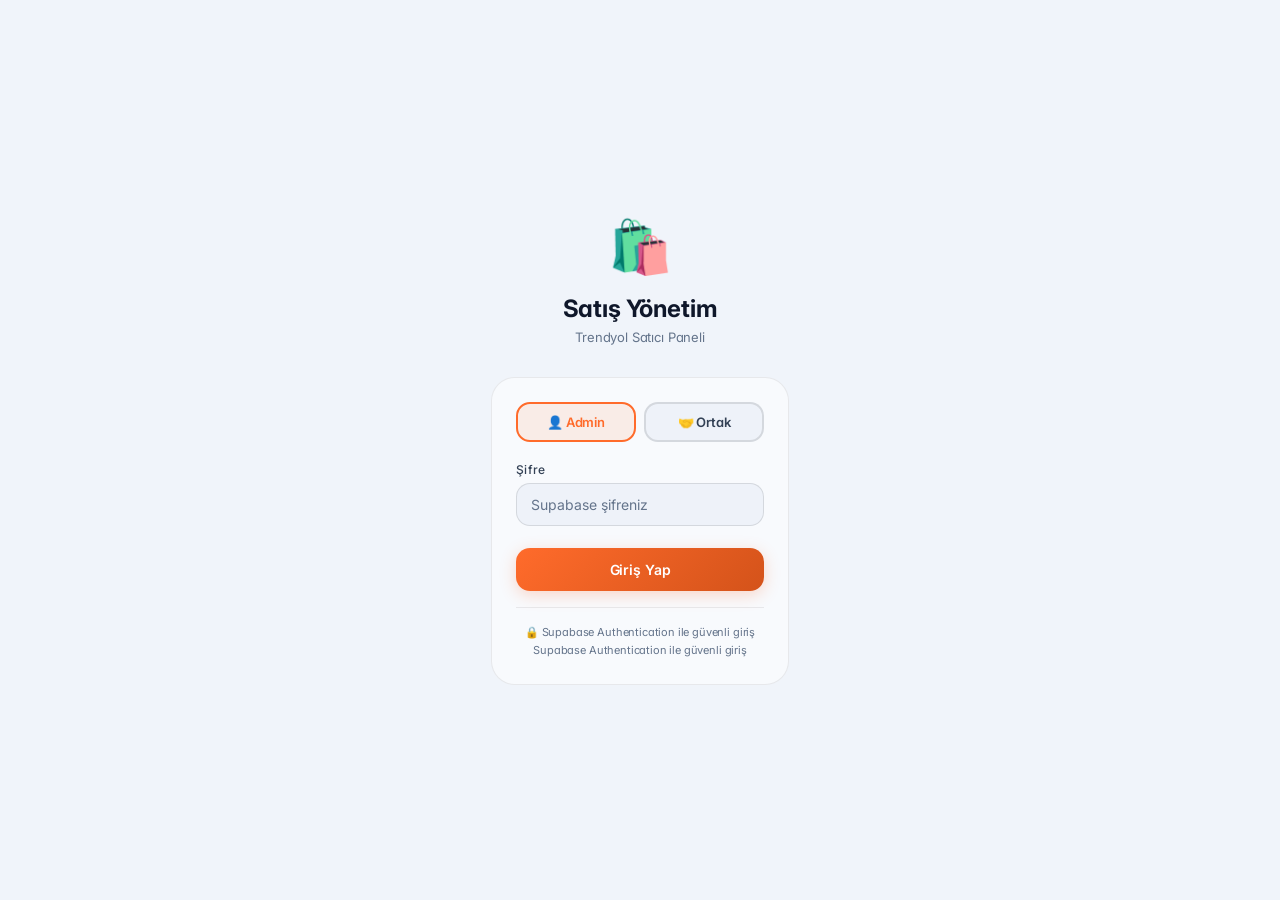
==== commit 6f4e4813: "feat: Katalog sayfası (TY otomatik sync), gerçek komisyon entegrasyonu, rapor sekmeleri - fiyatlar.h" ====
--- a/alis-hesap.html
+++ b/alis-hesap.html
@@ -95,7 +95,7 @@
 
   <nav class="bottom-nav">
     <a class="nav-item" href="./dashboard.html"><svg viewBox="0 0 24 24" fill="none" stroke="currentColor" stroke-width="2"><rect x="3" y="3" width="7" height="7"/><rect x="14" y="3" width="7" height="7"/><rect x="3" y="14" width="7" height="7"/><rect x="14" y="14" width="7" height="7"/></svg><span class="nav-label">Panel</span></a>
-    <a class="nav-item" href="./fiyatlar.html"><svg viewBox="0 0 24 24" fill="none" stroke="currentColor" stroke-width="2"><path d="M12 2l3.09 6.26L22 9.27l-5 4.87 1.18 6.88L12 17.77l-6.18 3.25L7 14.14 2 9.27l6.91-1.01L12 2z"/></svg><span class="nav-label">Ürün/Set</span></a>
+    <a class="nav-item" href="./fiyatlar.html"><svg viewBox="0 0 24 24" fill="none" stroke="currentColor" stroke-width="2"><path d="M6 2L3 6v14a2 2 0 002 2h14a2 2 0 002-2V6l-3-4z"/><line x1="3" y1="6" x2="21" y2="6"/><path d="M16 10a4 4 0 01-8 0"/></svg><span class="nav-label">Katalog</span></a>
     <a class="nav-item" href="./satis-giris.html"><svg viewBox="0 0 24 24" fill="none" stroke="currentColor" stroke-width="2"><circle cx="9" cy="21" r="1"/><circle cx="20" cy="21" r="1"/><path d="M1 1h4l2.68 13.39a2 2 0 001.99 1.61h9.72a2 2 0 001.99-1.61L23 6H6"/></svg><span class="nav-label">Satış</span></a>
     <a class="nav-item" href="./stok.html"><svg viewBox="0 0 24 24" fill="none" stroke="currentColor" stroke-width="2"><path d="M21 16V8a2 2 0 00-1-1.73l-7-4a2 2 0 00-2 0l-7 4A2 2 0 003 8v8a2 2 0 001 1.73l7 4a2 2 0 002 0l7-4A2 2 0 0021 16z"/></svg><span class="nav-label">Stok</span></a>
     <a class="nav-item active" href="./alis-hesap.html"><svg viewBox="0 0 24 24" fill="none" stroke="currentColor" stroke-width="2"><path d="M12 2L2 7l10 5 10-5-10-5z"/><path d="M2 17l10 5 10-5M2 12l10 5 10-5"/></svg><span class="nav-label">Max Alış</span></a>
--- a/app.css
+++ b/app.css
@@ -858,3 +858,106 @@
 .urun-kart-actions {
   display:flex; gap:6px;
 }
+
+
+/* �� MASA�ST� (GEN�� EKRAN) G�R�N�M� ��������������������������� */
+@media (min-width: 900px) {
+  body { display: flex; justify-content: center; }
+  .app-shell {
+    max-width: 1400px;
+    width: 100%;
+    margin: 0;
+    padding-left: 260px;
+  }
+  .topbar {
+    width: calc(100% - 260px);
+    left: 260px;
+    padding: 0 40px;
+    height: 72px;
+  }
+  .topbar-title { font-size: 20px; letter-spacing: -0.5px; }
+  .page-content { padding: 40px 40px 64px 40px; }
+  .bottom-nav {
+    position: fixed;
+    top: 0; left: 0;
+    width: 260px;
+    height: 100dvh;
+    transform: none;
+    flex-direction: column;
+    justify-content: flex-start;
+    align-items: stretch;
+    padding: 32px 20px;
+    border-top: none;
+    border-right: 1px solid var(--border);
+    background: var(--bg1);
+    gap: 12px;
+    box-shadow: 2px 0 24px rgba(0,0,0,.03);
+  }
+  .nav-item {
+    flex-direction: row;
+    justify-content: flex-start;
+    align-items: center;
+    padding: 16px 20px;
+    border-radius: var(--r-lg);
+    gap: 16px;
+    color: var(--t2);
+    transition: all .25s cubic-bezier(0.16, 1, 0.3, 1);
+  }
+  .nav-item:hover {
+    background: var(--bg3);
+    color: var(--t1);
+    transform: translateX(6px);
+  }
+  .nav-item.active {
+    background: linear-gradient(135deg, var(--accent) 0%, var(--accent-dim) 100%);
+    color: #fff;
+    box-shadow: var(--shadow-accent);
+    transform: translateX(8px);
+  }
+  .nav-item.active svg { filter: drop-shadow(0 0 10px rgba(255,107,43,.5)); }
+  .nav-item:active svg { transform: none; }
+  .nav-item svg { width: 22px; height: 22px; }
+  .nav-label { font-size: 15px; font-weight: 600; letter-spacing: 0; margin-top: 0; }
+  .nav-badge {
+    position: static;
+    margin-left: auto;
+    width: auto; height: 22px;
+    min-width: 22px;
+    font-size: 11px;
+    padding: 0 8px;
+    border-radius: 11px;
+    top: auto; right: auto;
+  }
+  .modal-sheet {
+    max-width: 600px;
+    border-radius: 24px;
+    top: 50%;
+    transform: translateY(-50%) translateY(20px) scale(0.95);
+    margin: 0 auto;
+    height: auto;
+    max-height: 85vh;
+    box-shadow: var(--shadow-lg);
+  }
+  .modal-overlay.open .modal-sheet { transform: translateY(-50%) scale(1); }
+  .modal-handle { display: none; }
+  .card { padding: 32px; border-radius: 24px; box-shadow: 0 8px 32px rgba(0,0,0,.04); }
+  .card-title { font-size: 15px; margin-bottom: 24px; }
+  .urun-row { padding: 20px 0; gap: 24px; }
+  .urun-avatar { width: 64px; height: 64px; font-size: 28px; border-radius: 18px; }
+  .urun-ad { font-size: 16px; white-space: normal; }
+  .urun-fiyat-ana { font-size: 19px; }
+  .stat-grid { grid-template-columns: repeat(4, 1fr) !important; gap: 24px; }
+  .stat-card { padding: 28px 24px; border-radius: 20px; box-shadow: 0 4px 20px rgba(0,0,0,.03); }
+  .stat-value { font-size: 40px; margin-top: 16px; }
+  .fin-tabs, .tabs {
+    display: flex; flex-wrap: wrap; background: var(--bg2);
+    border: 1px solid var(--border); padding: 8px; border-radius: var(--r-lg);
+  }
+  .fin-tab { flex: 1 1 auto !important; text-align: center; padding: 14px 24px !important; font-size: 14px !important; }
+  .tab { font-size: 14px; padding: 14px 24px; }
+  .fab { right: 48px; bottom: 48px; width: 64px; height: 64px; font-size: 28px; border-radius: 20px; box-shadow: 0 8px 32px rgba(249,115,22,.4); }
+  .form-inline { display: grid !important; grid-template-columns: repeat(3, 1fr); gap: 24px; align-items: end; }
+  .form-inline .form-group { margin-top: 16px !important; margin-bottom: 0; }
+  .flex-wrap { flex-wrap: wrap; }
+}
+
